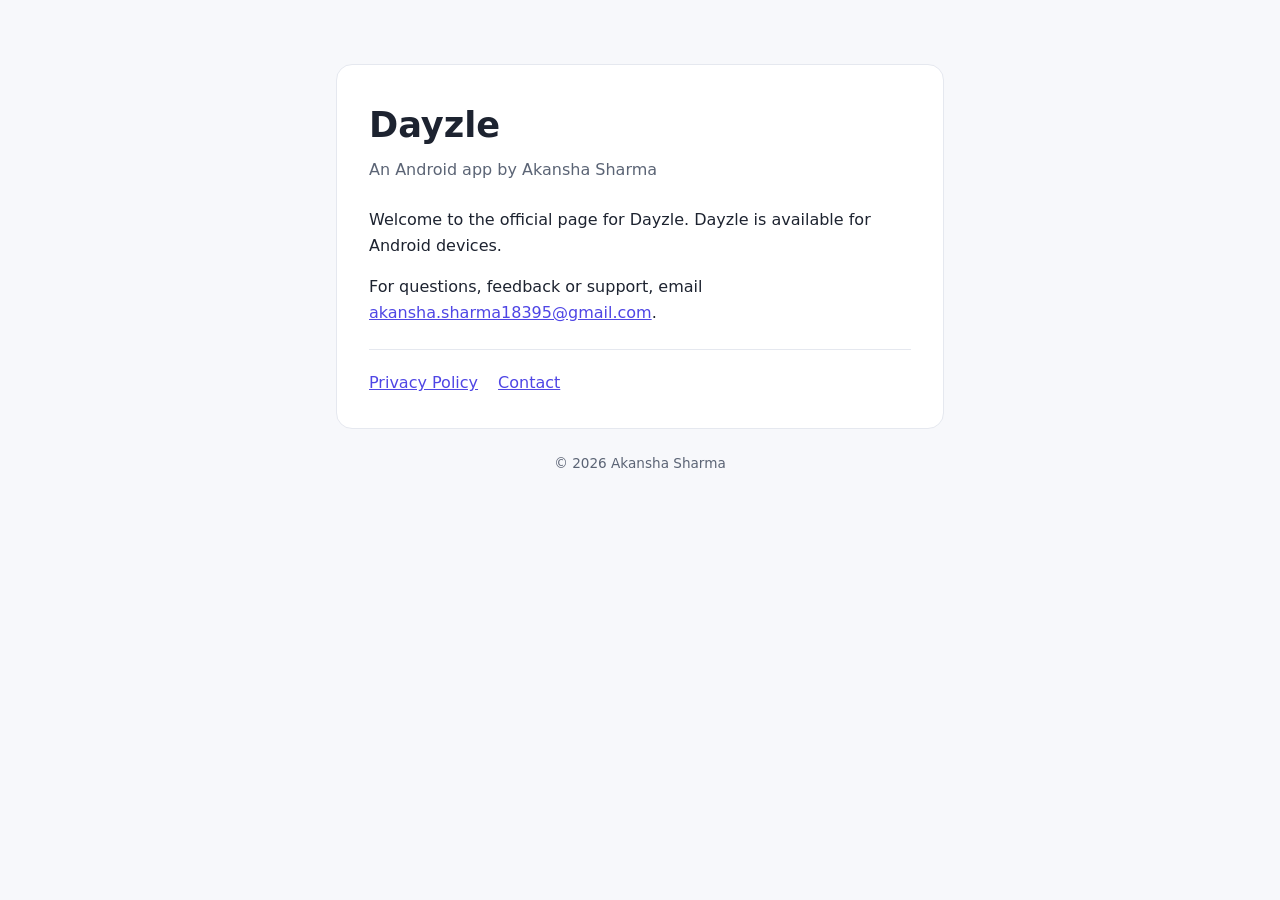
==== index.html @ 03008b07 "Add files via upload" ====
<!doctype html>
<html lang="en">
<head>
<meta charset="utf-8">
<meta name="viewport" content="width=device-width, initial-scale=1">
<title>Dayzle</title>
<meta name="description" content="Dayzle – an Android app by Akansha Sharma.">
<style>
  :root { --bg:#f7f8fb; --card:#ffffff; --text:#1d2330; --muted:#5b6475; --accent:#4f46e5; --line:#e5e8ef; }
  @media (prefers-color-scheme: dark) {
    :root { --bg:#12141a; --card:#1b1e26; --text:#eceef3; --muted:#a3aabb; --accent:#8b85ff; --line:#2a2e39; }
  }
  * { box-sizing:border-box; }
  body { margin:0; background:var(--bg); color:var(--text); font-family:system-ui,-apple-system,"Segoe UI",Roboto,sans-serif; line-height:1.6; }
  main { max-width:640px; margin:0 auto; padding:64px 16px; }
  .card { background:var(--card); border:1px solid var(--line); border-radius:16px; padding:32px; }
  h1 { margin:0 0 4px; font-size:2.2rem; }
  .by { color:var(--muted); margin:0 0 24px; }
  p { margin:0 0 16px; }
  a { color:var(--accent); }
  nav { display:flex; gap:20px; flex-wrap:wrap; margin-top:24px; padding-top:20px; border-top:1px solid var(--line); }
  footer { text-align:center; color:var(--muted); font-size:.85rem; margin-top:24px; }
</style>
</head>
<body>
<main>
  <div class="card">
    <h1>Dayzle</h1>
    <p class="by">An Android app by Akansha Sharma</p>
    <p>Welcome to the official page for Dayzle. Dayzle is available for Android devices.</p>
    <p>For questions, feedback or support, email <a href="mailto:akansha.sharma18395@gmail.com">akansha.sharma18395@gmail.com</a>.</p>
    <nav>
      <a href="privacy.html">Privacy Policy</a>
      <a href="mailto:akansha.sharma18395@gmail.com">Contact</a>
    </nav>
  </div>
  <footer>&copy; 2026 Akansha Sharma</footer>
</main>
</body>
</html>
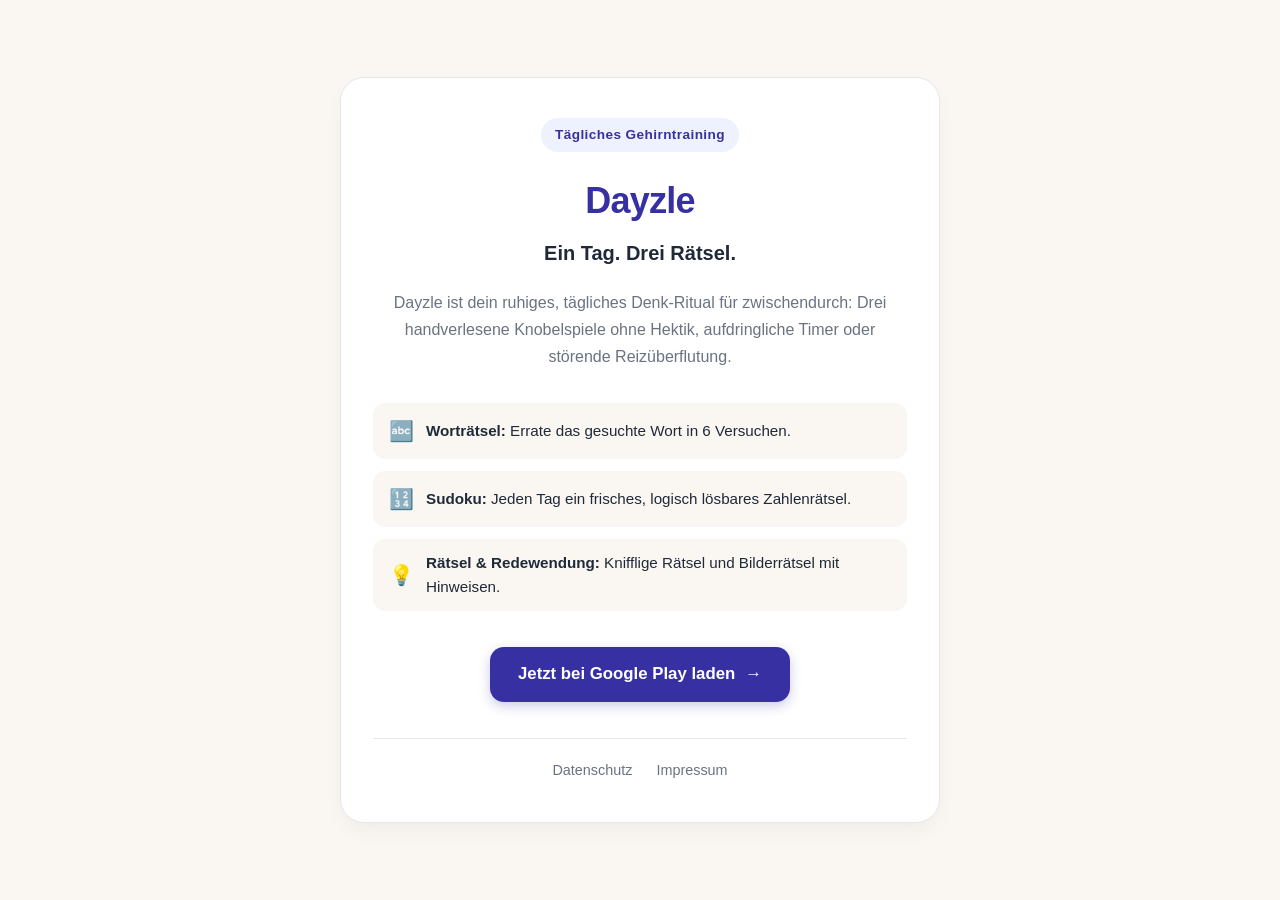
==== commit 37ec6450: "Add files via upload" ====
--- a/index.html
+++ b/index.html
@@ -1,40 +1,183 @@
-<!doctype html>
-<html lang="en">
+<!DOCTYPE html>
+<html lang="de">
 <head>
-<meta charset="utf-8">
-<meta name="viewport" content="width=device-width, initial-scale=1">
-<title>Dayzle</title>
-<meta name="description" content="Dayzle – an Android app by Akansha Sharma.">
-<style>
-  :root { --bg:#f7f8fb; --card:#ffffff; --text:#1d2330; --muted:#5b6475; --accent:#4f46e5; --line:#e5e8ef; }
-  @media (prefers-color-scheme: dark) {
-    :root { --bg:#12141a; --card:#1b1e26; --text:#eceef3; --muted:#a3aabb; --accent:#8b85ff; --line:#2a2e39; }
-  }
-  * { box-sizing:border-box; }
-  body { margin:0; background:var(--bg); color:var(--text); font-family:system-ui,-apple-system,"Segoe UI",Roboto,sans-serif; line-height:1.6; }
-  main { max-width:640px; margin:0 auto; padding:64px 16px; }
-  .card { background:var(--card); border:1px solid var(--line); border-radius:16px; padding:32px; }
-  h1 { margin:0 0 4px; font-size:2.2rem; }
-  .by { color:var(--muted); margin:0 0 24px; }
-  p { margin:0 0 16px; }
-  a { color:var(--accent); }
-  nav { display:flex; gap:20px; flex-wrap:wrap; margin-top:24px; padding-top:20px; border-top:1px solid var(--line); }
-  footer { text-align:center; color:var(--muted); font-size:.85rem; margin-top:24px; }
-</style>
+  <meta charset="UTF-8">
+  <meta name="viewport" content="width=device-width, initial-scale=1.0">
+  <title>Dayzle – Ein Tag. Drei Rätsel.</title>
+  <meta name="description" content="Dayzle – Dein tägliches Denk-Ritual. Jeden Tag ein neues Worträtsel, Sudoku und ein kniffliges Rätsel.">
+  <style>
+    :root {
+      --bg: #FAF7F2;
+      --card-bg: #FFFFFF;
+      --text: #1F2937;
+      --text-muted: #6B7280;
+      --primary: #3730A3;
+      --primary-hover: #312E81;
+      --accent: #F59E0B;
+      --border: #E5E7EB;
+      --pill-bg: #EEF2FF;
+      --pill-text: #3730A3;
+    }
+    @media (prefers-color-scheme: dark) {
+      :root {
+        --bg: #121117;
+        --card-bg: #1C1A24;
+        --text: #F3F4F6;
+        --text-muted: #9CA3AF;
+        --primary: #6366F1;
+        --primary-hover: #4F46E5;
+        --accent: #F59E0B;
+        --border: #2E2B3D;
+        --pill-bg: #28243D;
+        --pill-text: #A5B4FC;
+      }
+    }
+    * { box-sizing: border-box; margin: 0; padding: 0; }
+    body {
+      font-family: -apple-system, BlinkMacSystemFont, "Segoe UI", Roboto, Helvetica, Arial, sans-serif;
+      background-color: var(--bg);
+      color: var(--text);
+      line-height: 1.6;
+      padding: 32px 16px;
+      min-height: 100vh;
+      display: flex;
+      flex-direction: column;
+      align-items: center;
+      justify-content: center;
+    }
+    .card {
+      width: 100%;
+      max-width: 600px;
+      background: var(--card-bg);
+      border: 1px solid var(--border);
+      border-radius: 24px;
+      padding: 40px 32px;
+      box-shadow: 0 10px 25px -5px rgba(0, 0, 0, 0.05);
+      text-align: center;
+    }
+    .badge {
+      display: inline-block;
+      background: var(--pill-bg);
+      color: var(--pill-text);
+      font-weight: 600;
+      font-size: 0.85rem;
+      padding: 6px 14px;
+      border-radius: 9999px;
+      margin-bottom: 20px;
+      letter-spacing: 0.03em;
+    }
+    h1 {
+      font-size: 2.25rem;
+      font-weight: 800;
+      color: var(--primary);
+      margin-bottom: 8px;
+      letter-spacing: -0.02em;
+    }
+    .tagline {
+      font-size: 1.25rem;
+      font-weight: 600;
+      color: var(--text);
+      margin-bottom: 20px;
+    }
+    .description {
+      font-size: 1rem;
+      color: var(--text-muted);
+      margin-bottom: 32px;
+      line-height: 1.7;
+    }
+    .features {
+      display: flex;
+      flex-direction: column;
+      gap: 12px;
+      margin-bottom: 36px;
+      text-align: left;
+    }
+    .feature-item {
+      display: flex;
+      align-items: center;
+      gap: 12px;
+      background: var(--bg);
+      padding: 12px 16px;
+      border-radius: 12px;
+      font-size: 0.95rem;
+      font-weight: 500;
+    }
+    .feature-icon {
+      font-size: 1.25rem;
+    }
+    .btn-playstore {
+      display: inline-flex;
+      align-items: center;
+      justify-content: center;
+      gap: 10px;
+      background: var(--primary);
+      color: #FFFFFF;
+      text-decoration: none;
+      font-weight: 600;
+      font-size: 1.05rem;
+      padding: 14px 28px;
+      border-radius: 14px;
+      transition: background-color 0.15s ease, transform 0.1s ease;
+      box-shadow: 0 4px 12px rgba(55, 48, 163, 0.25);
+    }
+    .btn-playstore:hover {
+      background: var(--primary-hover);
+      transform: translateY(-1px);
+    }
+    footer {
+      margin-top: 36px;
+      padding-top: 20px;
+      border-top: 1px solid var(--border);
+      display: flex;
+      justify-content: center;
+      gap: 24px;
+    }
+    footer a {
+      color: var(--text-muted);
+      text-decoration: none;
+      font-size: 0.9rem;
+      font-weight: 500;
+      transition: color 0.15s;
+    }
+    footer a:hover {
+      color: var(--primary);
+      text-decoration: underline;
+    }
+  </style>
 </head>
 <body>
-<main>
-  <div class="card">
+  <main class="card">
+    <div class="badge">Tägliches Gehirntraining</div>
     <h1>Dayzle</h1>
-    <p class="by">An Android app by Akansha Sharma</p>
-    <p>Welcome to the official page for Dayzle. Dayzle is available for Android devices.</p>
-    <p>For questions, feedback or support, email <a href="mailto:akansha.sharma18395@gmail.com">akansha.sharma18395@gmail.com</a>.</p>
-    <nav>
-      <a href="privacy.html">Privacy Policy</a>
-      <a href="mailto:akansha.sharma18395@gmail.com">Contact</a>
-    </nav>
-  </div>
-  <footer>&copy; 2026 Akansha Sharma</footer>
-</main>
+    <div class="tagline">Ein Tag. Drei Rätsel.</div>
+    <p class="description">
+      Dayzle ist dein ruhiges, tägliches Denk-Ritual für zwischendurch: Drei handverlesene Knobelspiele ohne Hektik, aufdringliche Timer oder störende Reizüberflutung.
+    </p>
+
+    <div class="features">
+      <div class="feature-item">
+        <span class="feature-icon">🔤</span>
+        <span><strong>Worträtsel:</strong> Errate das gesuchte Wort in 6 Versuchen.</span>
+      </div>
+      <div class="feature-item">
+        <span class="feature-icon">🔢</span>
+        <span><strong>Sudoku:</strong> Jeden Tag ein frisches, logisch lösbares Zahlenrätsel.</span>
+      </div>
+      <div class="feature-item">
+        <span class="feature-icon">💡</span>
+        <span><strong>Rätsel & Redewendung:</strong> Knifflige Rätsel und Bilderrätsel mit Hinweisen.</span>
+      </div>
+    </div>
+
+    <a href="https://play.google.com/store/apps/details?id=com.akanshasharma.dayzle" class="btn-playstore" target="_blank" rel="noopener noreferrer">
+      <span>Jetzt bei Google Play laden</span>
+      <span>→</span>
+    </a>
+
+    <footer>
+      <a href="privacy.html">Datenschutz</a>
+      <a href="impressum.html">Impressum</a>
+    </footer>
+  </main>
 </body>
 </html>
